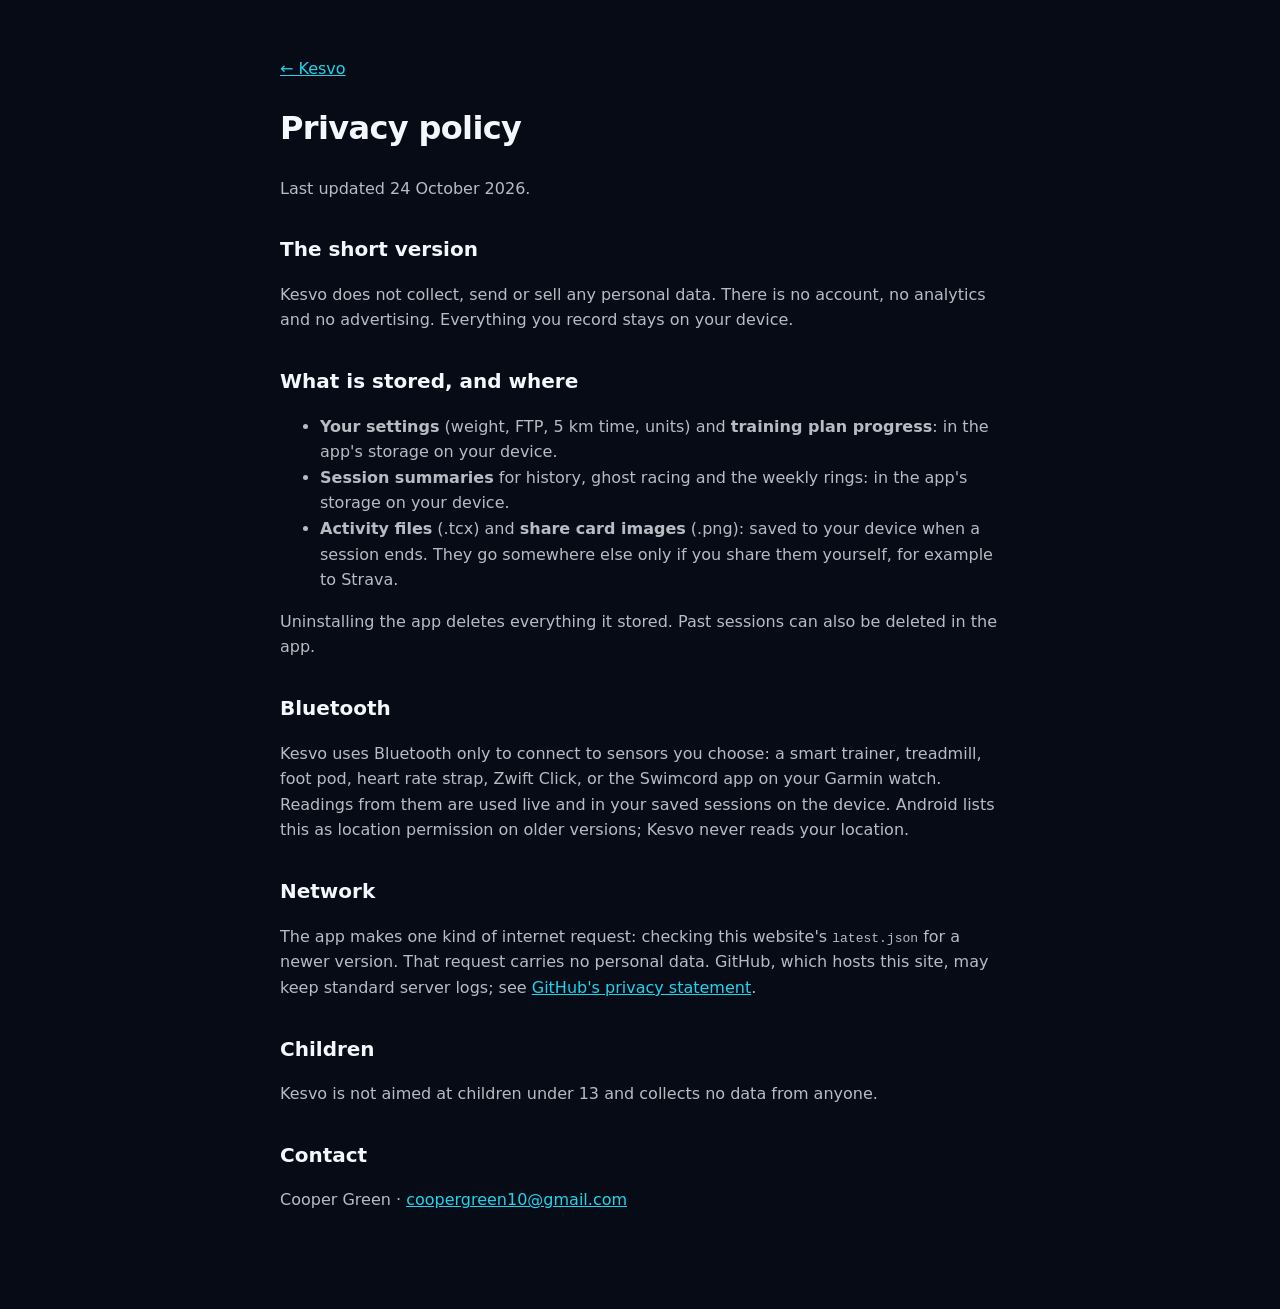
==== privacy.html @ 3832e9f1 "Kesvo download site (formerly OpenRide) Co-Authored-By: Claude Opus 5.5 <noreply@anthropic.com>" ====
<!doctype html>
<html lang="en">
<head>
<meta charset="utf-8">
<meta name="viewport" content="width=device-width, initial-scale=1">
<title>Kesvo privacy policy</title>
<style>
  body { margin: 0; font-family: Inter, system-ui, sans-serif; background: #070b16; color: #f4f7fb; line-height: 1.6; }
  .wrap { width: min(720px, 100% - 40px); margin: 0 auto; padding: 40px 0 80px; }
  h1 { letter-spacing: -.02em; } h2 { margin-top: 32px; font-size: 20px; }
  p, li { color: rgba(244,247,251,.75); } a { color: #22d3ee; }
</style>
</head>
<body>
<div class="wrap">
  <p><a href="./">← Kesvo</a></p>
  <h1>Privacy policy</h1>
  <p>Last updated 24 October 2026.</p>

  <h2>The short version</h2>
  <p>Kesvo does not collect, send or sell any personal data. There is no account, no analytics and no advertising.
     Everything you record stays on your device.</p>

  <h2>What is stored, and where</h2>
  <ul>
    <li><b>Your settings</b> (weight, FTP, 5 km time, units) and <b>training plan progress</b>: in the app's storage on your device.</li>
    <li><b>Session summaries</b> for history, ghost racing and the weekly rings: in the app's storage on your device.</li>
    <li><b>Activity files</b> (.tcx) and <b>share card images</b> (.png): saved to your device when a session ends. They go
        somewhere else only if you share them yourself, for example to Strava.</li>
  </ul>
  <p>Uninstalling the app deletes everything it stored. Past sessions can also be deleted in the app.</p>

  <h2>Bluetooth</h2>
  <p>Kesvo uses Bluetooth only to connect to sensors you choose: a smart trainer, treadmill, foot pod, heart rate strap,
     Zwift Click, or the Swimcord app on your Garmin watch. Readings from them are used live and in your saved sessions on the device.
     Android lists this as location permission on older versions; Kesvo never reads your location.</p>

  <h2>Network</h2>
  <p>The app makes one kind of internet request: checking this website's <code>latest.json</code> for a newer version.
     That request carries no personal data. GitHub, which hosts this site, may keep standard server logs; see
     <a href="https://docs.github.com/en/site-policy/privacy-policies/github-general-privacy-statement">GitHub's privacy statement</a>.</p>

  <h2>Children</h2>
  <p>Kesvo is not aimed at children under 13 and collects no data from anyone.</p>

  <h2>Contact</h2>
  <p>Cooper Green · <a href="mailto:coopergreen10@gmail.com">coopergreen10@gmail.com</a></p>
</div>
</body>
</html>
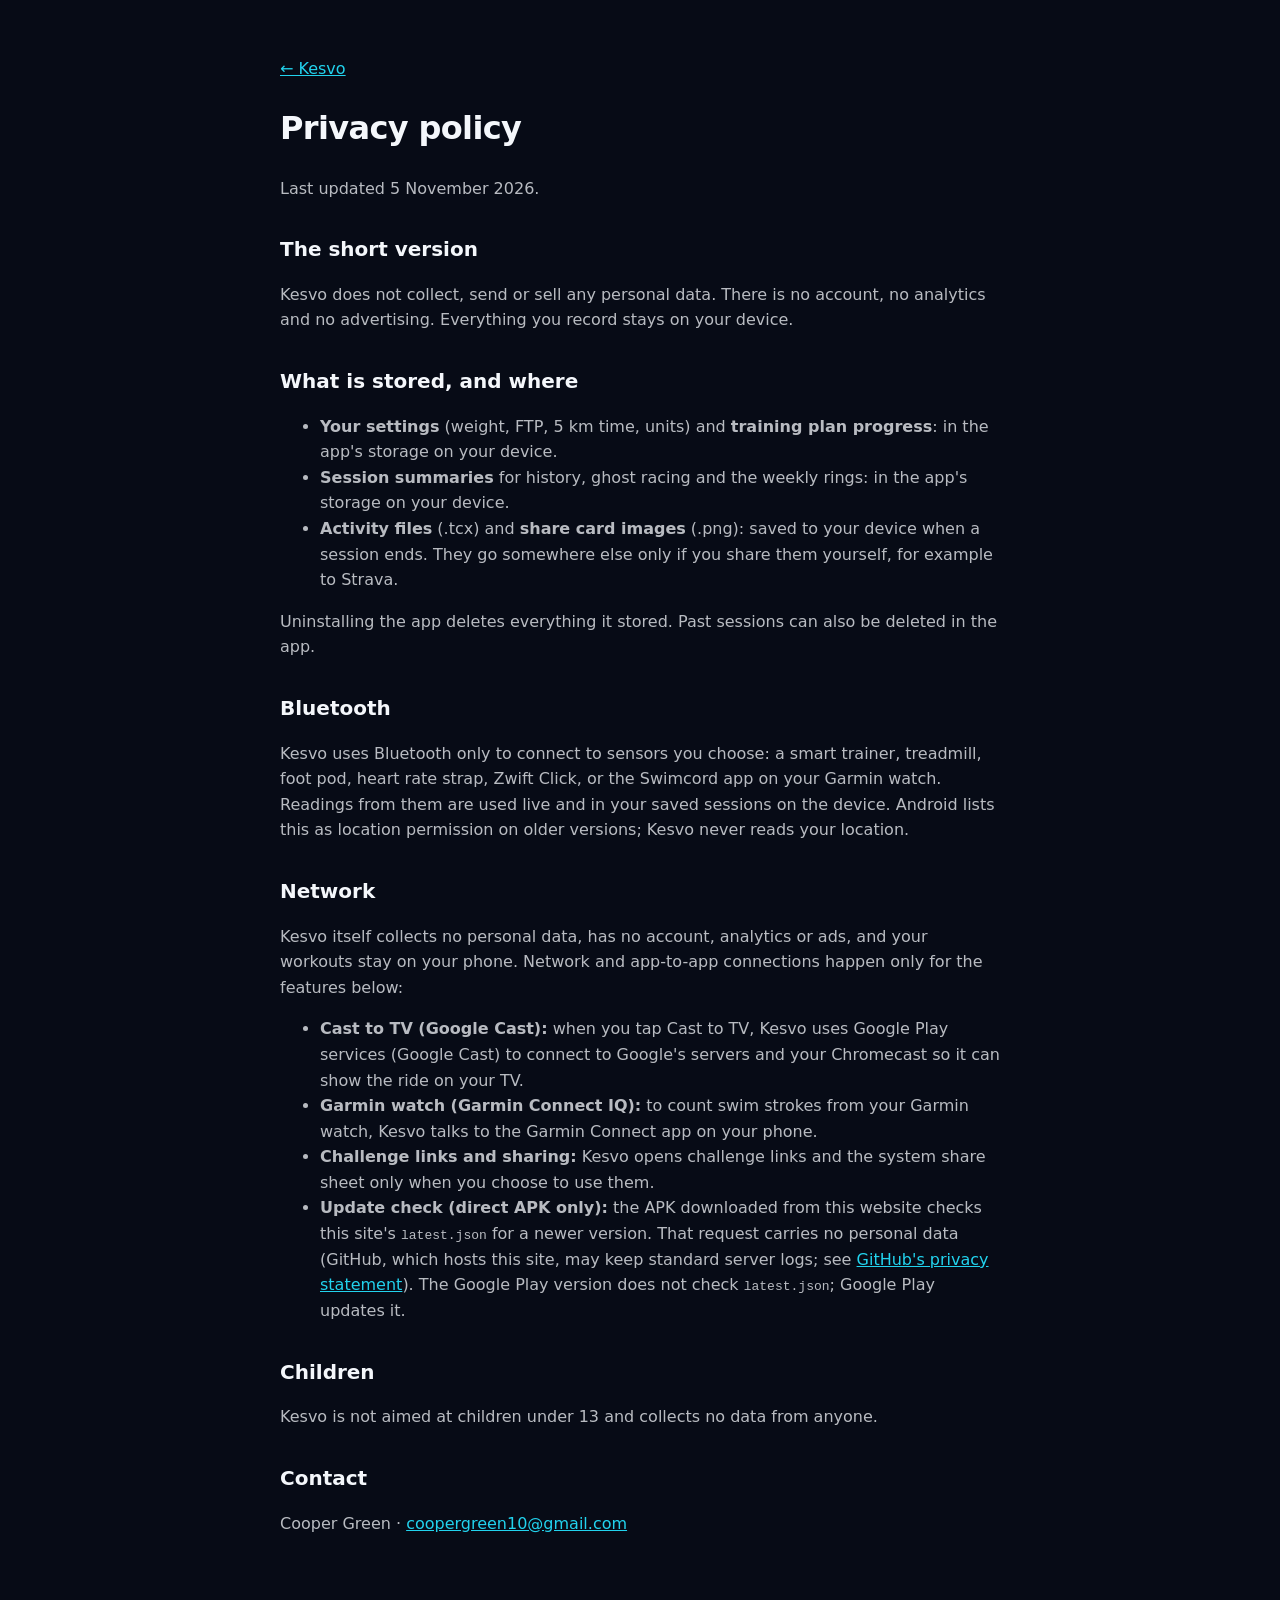
==== commit 8ccf3d51: "Kesvo 1.32.0: release, TV view with the new athletes, privacy policy covers Cast and Garmin Co-Autho" ====
--- a/privacy.html
+++ b/privacy.html
@@ -15,7 +15,7 @@
 <div class="wrap">
   <p><a href="./">← Kesvo</a></p>
   <h1>Privacy policy</h1>
-  <p>Last updated 24 October 2026.</p>
+  <p>Last updated 5 November 2026.</p>
 
   <h2>The short version</h2>
   <p>Kesvo does not collect, send or sell any personal data. There is no account, no analytics and no advertising.
@@ -36,9 +36,19 @@
      Android lists this as location permission on older versions; Kesvo never reads your location.</p>
 
   <h2>Network</h2>
-  <p>The app makes one kind of internet request: checking this website's <code>latest.json</code> for a newer version.
-     That request carries no personal data. GitHub, which hosts this site, may keep standard server logs; see
-     <a href="https://docs.github.com/en/site-policy/privacy-policies/github-general-privacy-statement">GitHub's privacy statement</a>.</p>
+  <p>Kesvo itself collects no personal data, has no account, analytics or ads, and your workouts stay on your phone.
+     Network and app-to-app connections happen only for the features below:</p>
+  <ul>
+    <li><b>Cast to TV (Google Cast):</b> when you tap Cast to TV, Kesvo uses Google Play services (Google Cast) to connect to
+        Google's servers and your Chromecast so it can show the ride on your TV.</li>
+    <li><b>Garmin watch (Garmin Connect IQ):</b> to count swim strokes from your Garmin watch, Kesvo talks to the Garmin Connect
+        app on your phone.</li>
+    <li><b>Challenge links and sharing:</b> Kesvo opens challenge links and the system share sheet only when you choose to use them.</li>
+    <li><b>Update check (direct APK only):</b> the APK downloaded from this website checks this site's <code>latest.json</code> for a
+        newer version. That request carries no personal data (GitHub, which hosts this site, may keep standard server logs; see
+        <a href="https://docs.github.com/en/site-policy/privacy-policies/github-general-privacy-statement">GitHub's privacy statement</a>).
+        The Google Play version does not check <code>latest.json</code>; Google Play updates it.</li>
+  </ul>
 
   <h2>Children</h2>
   <p>Kesvo is not aimed at children under 13 and collects no data from anyone.</p>
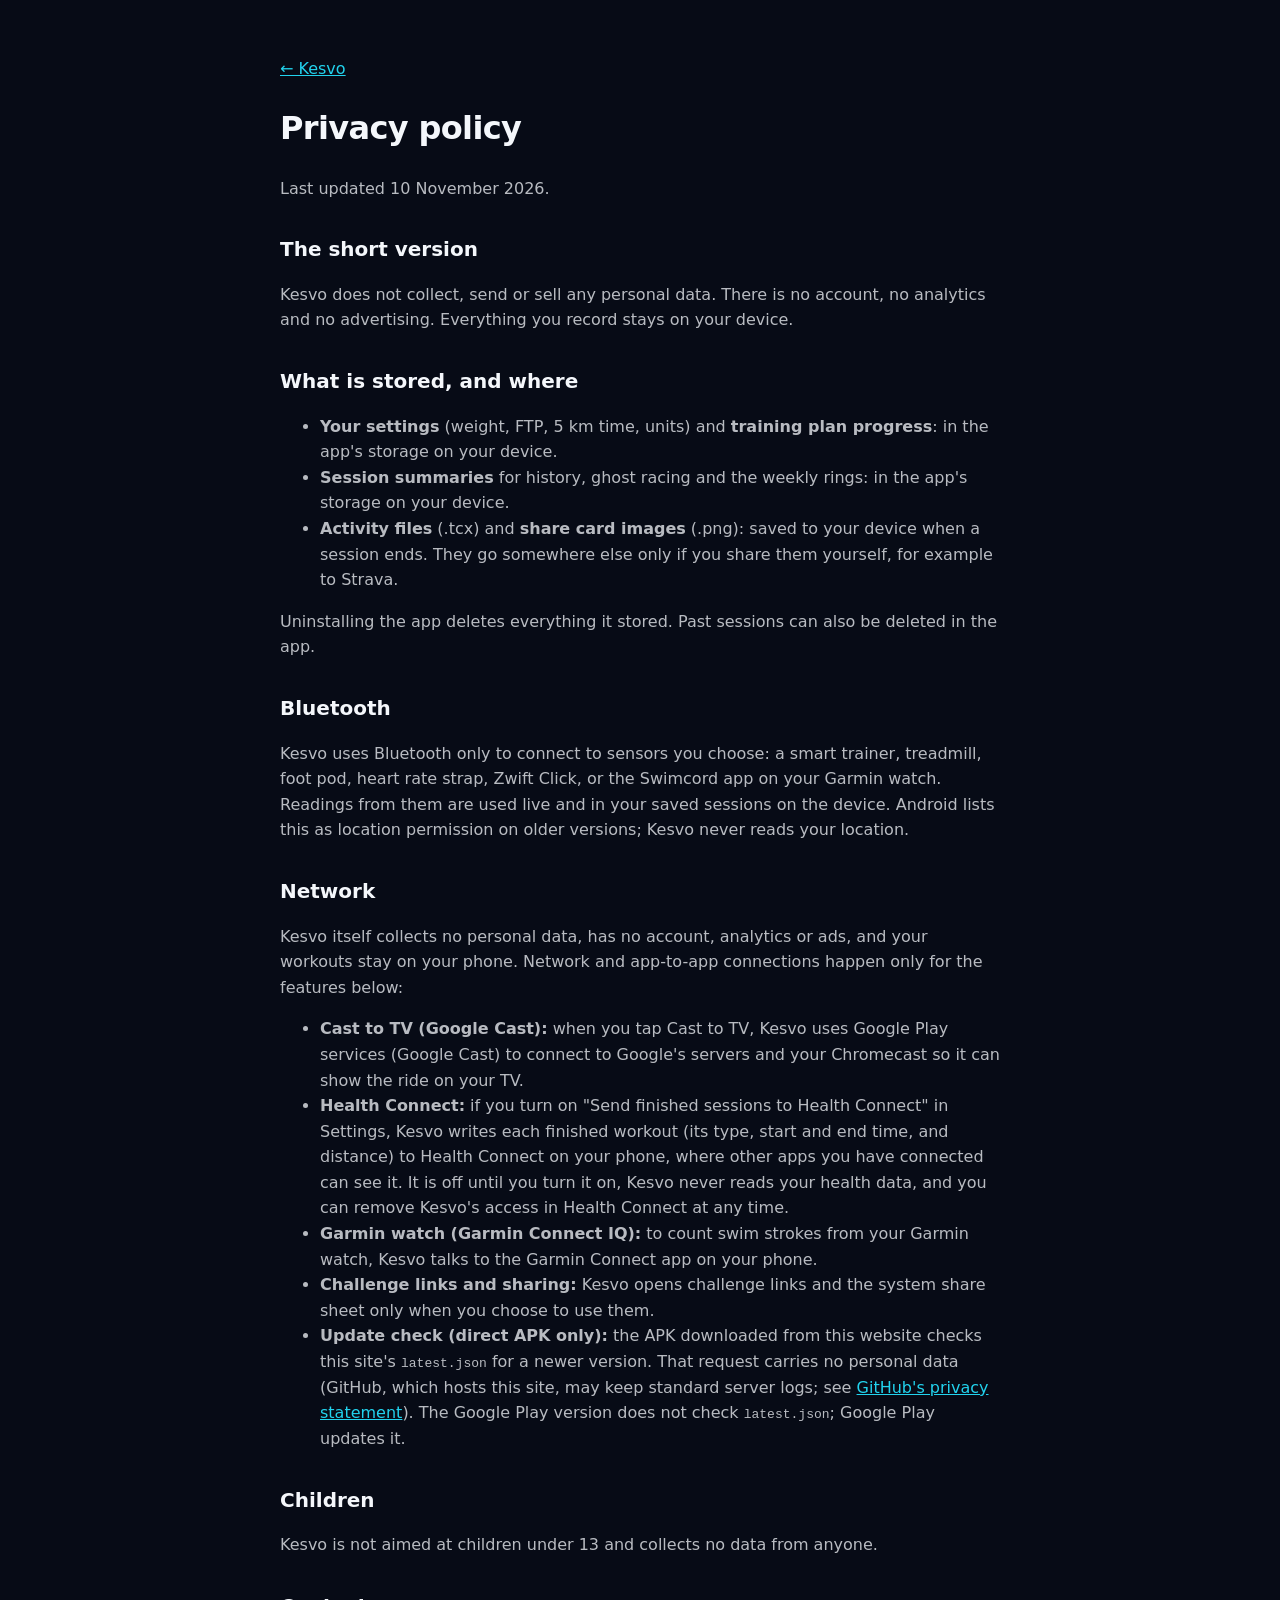
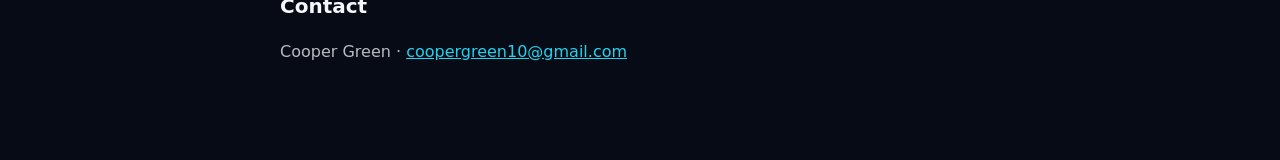
==== commit 4da29232: "Kesvo 1.33.0: release, TV view, privacy policy covers Health Connect Co-Authored-By: Claude Fable 5." ====
--- a/privacy.html
+++ b/privacy.html
@@ -15,7 +15,7 @@
 <div class="wrap">
   <p><a href="./">← Kesvo</a></p>
   <h1>Privacy policy</h1>
-  <p>Last updated 5 November 2026.</p>
+  <p>Last updated 10 November 2026.</p>
 
   <h2>The short version</h2>
   <p>Kesvo does not collect, send or sell any personal data. There is no account, no analytics and no advertising.
@@ -41,6 +41,10 @@
   <ul>
     <li><b>Cast to TV (Google Cast):</b> when you tap Cast to TV, Kesvo uses Google Play services (Google Cast) to connect to
         Google's servers and your Chromecast so it can show the ride on your TV.</li>
+    <li><b>Health Connect:</b> if you turn on "Send finished sessions to Health Connect" in Settings, Kesvo writes each
+        finished workout (its type, start and end time, and distance) to Health Connect on your phone, where other apps
+        you have connected can see it. It is off until you turn it on, Kesvo never reads your health data, and you can
+        remove Kesvo's access in Health Connect at any time.</li>
     <li><b>Garmin watch (Garmin Connect IQ):</b> to count swim strokes from your Garmin watch, Kesvo talks to the Garmin Connect
         app on your phone.</li>
     <li><b>Challenge links and sharing:</b> Kesvo opens challenge links and the system share sheet only when you choose to use them.</li>
